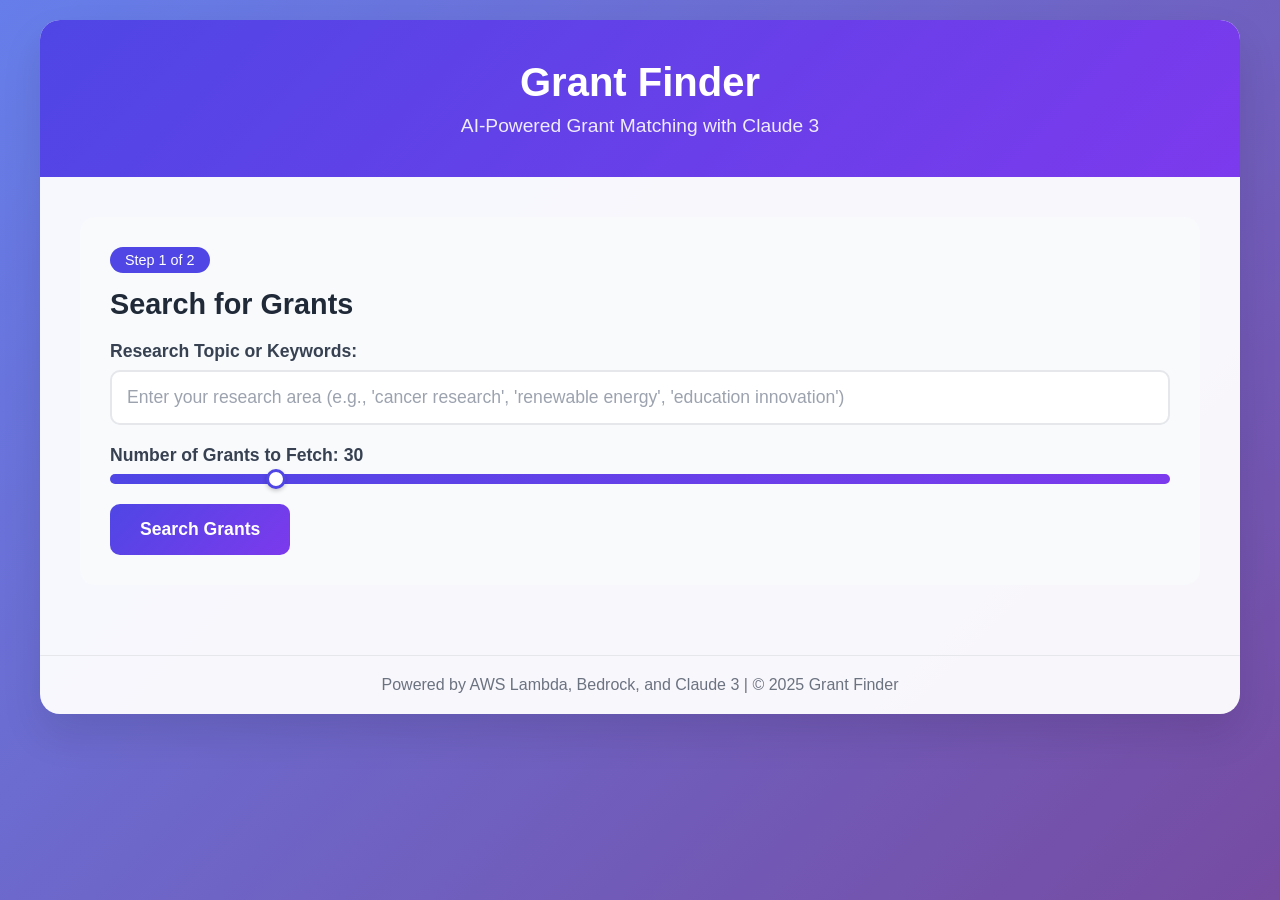
==== tempHTML/index.html @ 8f445dd5 "stuff and things didn't update git for a while heres a bunch of html and in dev files for lambda" ====
<!DOCTYPE html>
<html lang="en">
<head>
    <meta charset="UTF-8">
    <meta name="viewport" content="width=device-width, initial-scale=1.0">
    <title>Grant Finder - AI-Powered Grant Matching</title>
    <style>
        * {
            margin: 0;
            padding: 0;
            box-sizing: border-box;
        }

        body {
            font-family: 'Segoe UI', Tahoma, Geneva, Verdana, sans-serif;
            background: linear-gradient(135deg, #667eea 0%, #764ba2 100%);
            min-height: 100vh;
            padding: 20px;
        }

        .container {
            max-width: 1200px;
            margin: 0 auto;
            background: rgba(255, 255, 255, 0.95);
            border-radius: 20px;
            box-shadow: 0 20px 40px rgba(0, 0, 0, 0.1);
            overflow: hidden;
        }

        .header {
            background: linear-gradient(135deg, #4f46e5 0%, #7c3aed 100%);
            color: white;
            padding: 40px;
            text-align: center;
        }

        .header h1 {
            font-size: 2.5em;
            margin-bottom: 10px;
            font-weight: 700;
        }

        .header p {
            font-size: 1.2em;
            opacity: 0.9;
        }

        .main-content {
            padding: 40px;
        }

        .step-section {
            background: #f8fafc;
            border-radius: 15px;
            padding: 30px;
            margin-bottom: 30px;
        }

        .step-section.hidden {
            display: none;
        }

        .step-section h2 {
            color: #1f2937;
            margin-bottom: 20px;
            font-size: 1.8em;
        }

        .step-indicator {
            background: #4f46e5;
            color: white;
            padding: 5px 15px;
            border-radius: 20px;
            font-size: 0.9em;
            display: inline-block;
            margin-bottom: 15px;
        }

        .search-form {
            display: flex;
            flex-direction: column;
            gap: 20px;
        }

        .input-group {
            display: flex;
            flex-direction: column;
            gap: 8px;
        }

        .input-group label {
            font-weight: 600;
            color: #374151;
            font-size: 1.1em;
        }

        .search-input, .textarea-input {
            padding: 15px;
            border: 2px solid #e5e7eb;
            border-radius: 10px;
            font-size: 1.1em;
            transition: all 0.3s ease;
            background: white;
        }

        .textarea-input {
            min-height: 120px;
            resize: vertical;
            font-family: inherit;
        }

        .search-input:focus, .textarea-input:focus {
            outline: none;
            border-color: #4f46e5;
            box-shadow: 0 0 0 3px rgba(79, 70, 229, 0.1);
        }

        .search-input::placeholder, .textarea-input::placeholder {
            color: #9ca3af;
        }

        .search-btn {
            background: linear-gradient(135deg, #4f46e5 0%, #7c3aed 100%);
            color: white;
            padding: 15px 30px;
            border: none;
            border-radius: 10px;
            font-size: 1.1em;
            font-weight: 600;
            cursor: pointer;
            transition: all 0.3s ease;
            align-self: flex-start;
        }

        .search-btn:hover {
            transform: translateY(-2px);
            box-shadow: 0 10px 20px rgba(79, 70, 229, 0.3);
        }

        .search-btn:disabled {
            background: #9ca3af;
            cursor: not-allowed;
            transform: none;
            box-shadow: none;
        }

        .loading {
            display: none;
            text-align: center;
            padding: 20px;
            color: #6b7280;
        }

        .spinner {
            border: 4px solid #f3f4f6;
            border-top: 4px solid #4f46e5;
            border-radius: 50%;
            width: 40px;
            height: 40px;
            animation: spin 1s linear infinite;
            margin: 0 auto 10px;
        }

        @keyframes spin {
            0% { transform: rotate(0deg); }
            100% { transform: rotate(360deg); }
        }

        .results-section {
            display: none;
            background: white;
            border-radius: 15px;
            padding: 30px;
            box-shadow: 0 4px 6px rgba(0, 0, 0, 0.05);
        }

        .results-section h2 {
            color: #1f2937;
            margin-bottom: 20px;
            font-size: 1.8em;
        }

        .results-content {
            background: #f9fafb;
            border-radius: 10px;
            padding: 20px;
            border-left: 4px solid #4f46e5;
        }

        .results-content h3 {
            color: #4f46e5;
            margin-bottom: 15px;
            font-size: 1.3em;
        }

        .results-text {
            line-height: 1.6;
            color: #374151;
            white-space: pre-wrap;
        }

        .results-meta {
            margin-top: 15px;
            padding-top: 15px;
            border-top: 1px solid #e5e7eb;
            color: #6b7280;
            font-size: 0.9em;
        }

        .error-message {
            background: #fef2f2;
            border: 1px solid #fecaca;
            border-radius: 10px;
            padding: 15px;
            color: #dc2626;
            margin-top: 20px;
        }

        .success-message {
            background: #f0fdf4;
            border: 1px solid #bbf7d0;
            border-radius: 10px;
            padding: 15px;
            color: #16a34a;
            margin-top: 20px;
        }

        .footer {
            text-align: center;
            padding: 20px;
            color: #6b7280;
            border-top: 1px solid #e5e7eb;
        }

        @media (max-width: 768px) {
            .header h1 {
                font-size: 2em;
            }
            
            .header p {
                font-size: 1em;
            }
            
            .main-content {
                padding: 20px;
            }
            
            .step-section {
                padding: 20px;
            }
        }
        /* ==== Slider Styling ==== */
        .styled-slider {
            -webkit-appearance: none;
            width: 100%;
            height: 10px;
            background: linear-gradient(90deg, #4f46e5 0%, #7c3aed 100%);
            border-radius: 5px;
            outline: none;
            transition: background 0.3s ease;
            cursor: pointer;
        }

        .styled-slider::-webkit-slider-thumb {
            -webkit-appearance: none;
            appearance: none;
            width: 20px;
            height: 20px;
            background: white;
            border: 3px solid #4f46e5;
            border-radius: 50%;
            box-shadow: 0 2px 4px rgba(0,0,0,0.2);
            transition: transform 0.2s ease;
        }

        .styled-slider::-webkit-slider-thumb:hover {
            transform: scale(1.1);
        }

        .styled-slider::-moz-range-thumb {
            width: 20px;
            height: 20px;
            background: white;
            border: 3px solid #4f46e5;
            border-radius: 50%;
            cursor: pointer;
            transition: transform 0.2s ease;
        }

        .styled-slider::-moz-range-thumb:hover {
            transform: scale(1.1);
        }

        .styled-slider::-moz-range-track {
            background: linear-gradient(90deg, #4f46e5 0%, #7c3aed 100%);
            height: 10px;
            border-radius: 5px;
        }
    </style>
</head>
<body>
    <div class="container">
        <div class="header">
            <h1>Grant Finder</h1>
            <p>AI-Powered Grant Matching with Claude 3</p>
        </div>

        <div class="main-content">
            <!-- Step 1: Keyword Search -->
            <div class="step-section" id="step1Section">
                <div class="step-indicator">Step 1 of 2</div>
                <h2>Search for Grants</h2>
                <form class="search-form" id="step1Form">
                    <div class="input-group">
                        <label for="queryInput">Research Topic or Keywords:</label>
                        <input 
                            type="text" 
                            id="queryInput" 
                            class="search-input" 
                            placeholder="Enter your research area (e.g., 'cancer research', 'renewable energy', 'education innovation')"
                            required
                        >
                    </div>
                    <div class="input-group">
                        <label for="limitSlider">Number of Grants to Fetch: <span id="limitValue">30</span></label>
                        <input 
                            type="range" 
                            id="limitSlider" 
                            min="0" 
                            max="200" 
                            value="30" 
                            step="5"
                            class="styled-slider"
                        >
                    </div>
                    <button type="submit" class="search-btn" id="step1Btn">
                        Search Grants
                    </button>
                </form>
            </div>

            <!-- Step 2: Problem/Solution -->
            <div class="step-section hidden" id="step2Section">
                <div class="step-indicator">Step 2 of 2</div>
                <h2>Describe Your Project</h2>
                <form class="search-form" id="step2Form">
                    <div class="input-group">
                        <label for="problemInput">Problem Statement:</label>
                        <textarea 
                            id="problemInput" 
                            class="textarea-input" 
                            placeholder="Describe the problem your research or project aims to address. Be specific about the current challenges, gaps, or needs in your field."
                            
                        ></textarea>
                    </div>
                    <div class="input-group">
                        <label for="solutionInput">Proposed Solution:</label>
                        <textarea 
                            id="solutionInput" 
                            class="textarea-input" 
                            placeholder="Describe your proposed solution, methodology, or approach. Explain how your project will address the problem and what outcomes you expect."
                            
                        ></textarea>
                    </div>
                    <div class="input-group">
                        <label for="pdfUpload">Or Upload Proposal (PDF):</label>
                        <input 
                            type="file" 
                            id="pdfUpload" 
                            accept="application/pdf"
                            class="search-input"
                        >
                    </div>
                    <button type="submit" class="search-btn" id="step2Btn">
                        Get AI Recommendations
                    </button>
                </form>
            </div>

            <div class="loading" id="loadingSection">
                <div class="spinner"></div>
                <p id="loadingText">Processing your request...</p>
            </div>

            <div class="results-section" id="resultsSection">
                <h2 id="resultsTitle">Results</h2>
                <div class="results-content">
                    <h3 id="resultsSubtitle">Analysis:</h3>
                    <div class="results-text" id="resultsText"></div>
                    <div class="results-meta" id="resultsMeta"></div>
                </div>
            </div>
        </div>

        <div class="footer">
            <p>Powered by AWS Lambda, Bedrock, and Claude 3 | © 2025 Grant Finder</p>
        </div>
    </div>

    <script>
        const API_ENDPOINT = 'https://00ykdb7rz6.execute-api.us-east-2.amazonaws.com/prod';
        
        let currentGrants = [];
        let currentQuery = '';

        document.getElementById('limitSlider').addEventListener('input', function() {
            document.getElementById('limitValue').textContent = this.value;
        });

        // Step 1 Form Handler
        document.getElementById('step1Form').addEventListener('submit', async function(e) {
            e.preventDefault();
            
            const query = document.getElementById('queryInput').value.trim();
            if (!query) return;
            
            currentQuery = query;
            
            const step1Btn = document.getElementById('step1Btn');
            const loadingSection = document.getElementById('loadingSection');
            const resultsSection = document.getElementById('resultsSection');
            const loadingText = document.getElementById('loadingText');
            
            // Show loading state
            step1Btn.disabled = true;
            step1Btn.textContent = 'Searching...';
            loadingText.textContent = 'Searching grants database...';
            loadingSection.style.display = 'block';
            resultsSection.style.display = 'none';
            
            try {
                const limit = parseInt(document.getElementById('limitSlider').value, 10);

                const response = await fetch(API_ENDPOINT, {
                method: 'POST',
                headers: {
                    'Content-Type': 'application/json',
                },
                body: JSON.stringify({ 
                    step: "1",
                    query: query,
                    limit: limit
                })
                });
                
                if (!response.ok) {
                    throw new Error(`HTTP error! status: ${response.status}`);
                }
                
                const data = await response.json();
                
                if (data.error) {
                    throw new Error(data.error);
                }
                
                // Store grants for step 2
                currentGrants = data.grants || [];
                
                // Show success message and proceed to step 2
                loadingSection.style.display = 'none';
                resultsSection.style.display = 'block';
                
                document.getElementById('resultsTitle').textContent = 'Step 1 Complete';
                document.getElementById('resultsSubtitle').textContent = 'Grants Found:';
                document.getElementById('resultsText').textContent = data.message || `Found ${data.total_found} grants`;
                document.getElementById('resultsMeta').textContent = `Ready for step 2 - please describe your problem and solution below.`;
                
                // Show step 2 form
                document.getElementById('step2Section').classList.remove('hidden');
                
            } catch (error) {
                console.error('Error:', error);
                
                loadingSection.style.display = 'none';
                resultsSection.style.display = 'block';
                document.getElementById('resultsTitle').textContent = 'Error';
                document.getElementById('resultsSubtitle').textContent = 'Something went wrong:';
                document.getElementById('resultsText').innerHTML = `
                    <div class="error-message">
                        <strong>Error:</strong> ${error.message}
                    </div>
                `;
                document.getElementById('resultsMeta').textContent = '';
            }
            
            // Reset button
            step1Btn.disabled = false;
            step1Btn.textContent = 'Search Grants';
        });

        // Step 2 Form Handler
        document.getElementById('step2Form').addEventListener('submit', async function(e) {
            e.preventDefault();
            
            const problem = document.getElementById('problemInput').value.trim();
            const solution = document.getElementById('solutionInput').value.trim();
            const fileInput = document.getElementById('pdfUpload');
            const file = fileInput.files[0];
            
            // if (!problem || !solution) {
            //     alert('Please fill in both the problem and solution descriptions.');
            //     return;
            // }
            
            const step2Btn = document.getElementById('step2Btn');
            const loadingSection = document.getElementById('loadingSection');
            const resultsSection = document.getElementById('resultsSection');
            const loadingText = document.getElementById('loadingText');
            
            // Show loading state
            step2Btn.disabled = true;
            step2Btn.textContent = 'Analyzing...';
            loadingText.textContent = 'Claude is analyzing your project against available grants...';
            loadingSection.style.display = 'block';
            resultsSection.style.display = 'none';
            
            try {
                let requestBody = {
                    step: "2",
                    problem: problem,
                    solution: solution,
                    grants: currentGrants
                };

                // Only if PDF was uploaded
                if (file && file.type === "application/pdf") {
                    const base64 = await fileToBase64(file);
                    requestBody = {
                        step: "2",
                        pdf_base64: base64,
                        grants: currentGrants
                    };
                }

                const response = await fetch(API_ENDPOINT, {
                    method: 'POST',
                    headers: { 'Content-Type': 'application/json' },
                    body: JSON.stringify(requestBody)
                });
                
                if (!response.ok) {
                    throw new Error(`HTTP error! status: ${response.status}`);
                }
                
                const data = await response.json();
                
                if (data.error) {
                    throw new Error(data.error);
                }
                
                // Display Claude's analysis
                loadingSection.style.display = 'none';
                resultsSection.style.display = 'block';
                
                document.getElementById('resultsTitle').textContent = 'AI Grant Recommendations';
                document.getElementById('resultsSubtitle').textContent = 'Claude\'s Analysis:';
                document.getElementById('resultsText').textContent = data.claude_response || 'No recommendations available.';
                document.getElementById('resultsMeta').textContent = `Analyzed ${data.total_analyzed} grants for your project`;
                
            } catch (error) {
                console.error('Error:', error);
                
                loadingSection.style.display = 'none';
                resultsSection.style.display = 'block';
                document.getElementById('resultsTitle').textContent = 'Error';
                document.getElementById('resultsSubtitle').textContent = 'Something went wrong:';
                document.getElementById('resultsText').innerHTML = `
                    <div class="error-message">
                        <strong>Error:</strong> ${error.message}
                    </div>
                `;
                document.getElementById('resultsMeta').textContent = '';
            }
            
            // Reset button
            step2Btn.disabled = false;
            step2Btn.textContent = 'Get AI Recommendations';
        });

        function fileToBase64(file) {
            return new Promise((resolve, reject) => {
                const reader = new FileReader();
                reader.onload = () => {
                    const base64String = reader.result.split(',')[1]; // Remove `data:application/pdf;base64,`
                    resolve(base64String);
                };
                reader.onerror = reject;
                reader.readAsDataURL(file);
            });
        }
    </script>
</body>
</html>
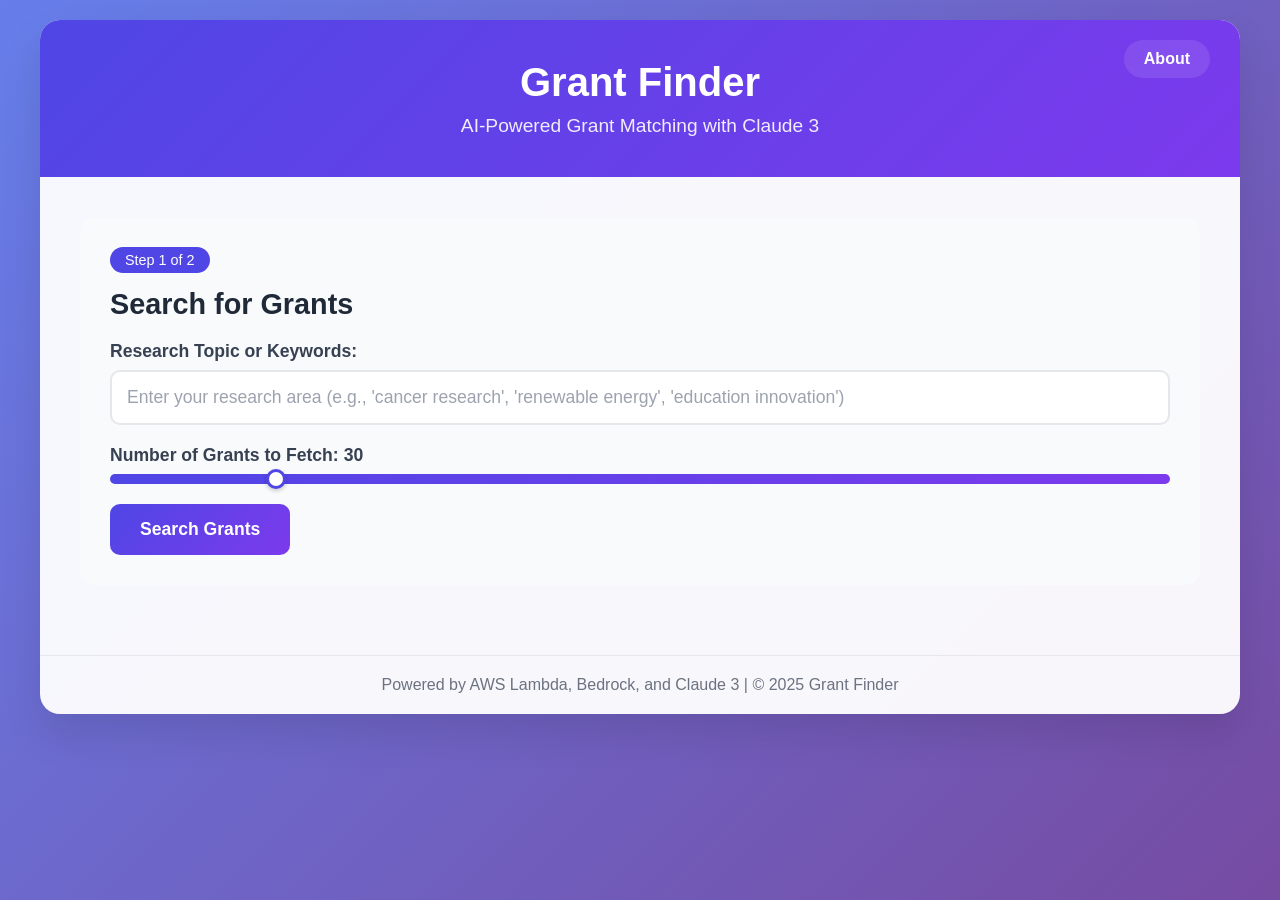
==== commit c0637593: "refactored directories + renamed curr files" ====
--- a/tempHTML/index.html
+++ b/tempHTML/index.html
@@ -32,6 +32,26 @@
             color: white;
             padding: 40px;
             text-align: center;
+            position: relative;
+        }
+
+        .nav-link {
+            position: absolute;
+            top: 20px;
+            right: 30px;
+            color: white;
+            text-decoration: none;
+            font-weight: 600;
+            padding: 10px 20px;
+            border-radius: 25px;
+            background: rgba(255, 255, 255, 0.1);
+            transition: all 0.3s ease;
+            backdrop-filter: blur(10px);
+        }
+
+        .nav-link:hover {
+            background: rgba(255, 255, 255, 0.2);
+            transform: translateY(-2px);
         }
 
         .header h1 {
@@ -233,6 +253,16 @@
         }
 
         @media (max-width: 768px) {
+            .header {
+                padding: 20px;
+            }
+            
+            .nav-link {
+                position: static;
+                display: inline-block;
+                margin-bottom: 20px;
+            }
+            
             .header h1 {
                 font-size: 2em;
             }
@@ -301,6 +331,7 @@
 <body>
     <div class="container">
         <div class="header">
+            <a href="about.html" class="nav-link">About</a>
             <h1>Grant Finder</h1>
             <p>AI-Powered Grant Matching with Claude 3</p>
         </div>
